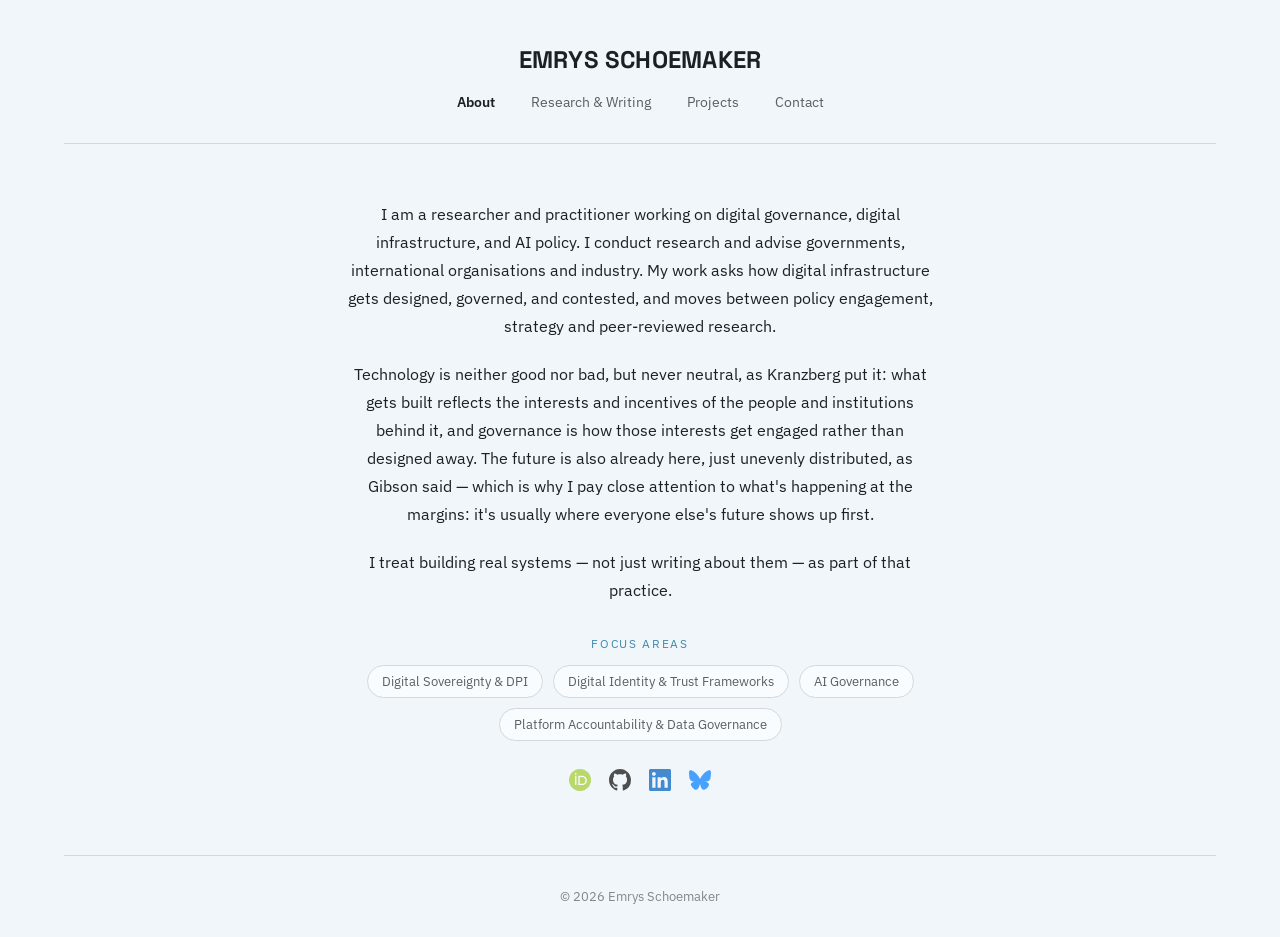
==== about.html @ f013cf98 "Split Home into a landing page and a new About page index.html is now a minimal landing/cover: portr" ====
<!doctype html>
<html lang="en">
<head>
<meta charset="utf-8">
<meta name="viewport" content="width=device-width, initial-scale=1">
<title>About — Emrys Schoemaker</title>
<meta name="description" content="Emrys Schoemaker — researcher and practitioner working on digital governance, digital identity, and AI policy for the Global Majority.">
<link rel="preconnect" href="https://fonts.googleapis.com">
<link rel="stylesheet" href="https://fonts.googleapis.com/css2?family=Space+Grotesk:wght@500;600;700&family=IBM+Plex+Sans:wght@400;500;600&family=IBM+Plex+Mono:wght@400;500&display=swap">
<link rel="stylesheet" href="assets/css/style.css">
</head>
<body>
<div class="page">
  <header class="site-header">
    <div class="wordmark"><a href="index.html">EMRYS SCHOEMAKER</a></div>
    <nav class="site-nav">
      <a href="about.html" aria-current="page">About</a>
      <a href="research.html">Research &amp; Writing</a>
      <a href="projects.html">Projects</a>
      <a href="contact.html">Contact</a>
    </nav>
  </header>

  <main>
    <div class="bio" style="padding-top:56px;">
      <div class="bio-text">
        <p>
          I am a researcher and practitioner working on digital governance, digital infrastructure,
          and AI policy. I conduct research and advise governments, international organisations and
          industry. My work asks how digital infrastructure gets designed, governed, and contested,
          and moves between policy engagement, strategy and peer-reviewed research.
        </p>
        <p>
          Technology is neither good nor bad, but never neutral, as Kranzberg put it: what gets
          built reflects the interests and incentives of the people and institutions behind it, and
          governance is how those interests get engaged rather than designed away. The future is
          also already here, just unevenly distributed, as Gibson said &mdash; which is why I pay
          close attention to what's happening at the margins: it's usually where everyone else's
          future shows up first.
        </p>
        <p>
          I treat building real systems &mdash; not just writing about them &mdash; as part of
          that practice.
        </p>
      </div>

      <div class="focus-areas">
        <div class="eyebrow">Focus areas</div>
        <div class="tag-row">
          <div class="tag">Digital Sovereignty &amp; DPI</div>
          <div class="tag">Digital Identity &amp; Trust Frameworks</div>
          <div class="tag">AI Governance</div>
          <div class="tag">Platform Accountability &amp; Data Governance</div>
        </div>
      </div>

      <div class="social-links">
        <a href="https://orcid.org/0000-0001-6457-9435" aria-label="ORCID"><img src="assets/img/icons/orcid.svg" alt="ORCID" width="22" height="22"></a>
        <a href="https://github.com/Emrys-S" aria-label="GitHub"><img src="assets/img/icons/github.svg" alt="GitHub" width="22" height="22"></a>
        <a href="https://www.linkedin.com/in/emrysschoemaker/" aria-label="LinkedIn"><img src="assets/img/icons/linkedin.svg" alt="LinkedIn" width="22" height="22"></a>
        <a href="https://bsky.app/profile/emrys.eurosky.social" aria-label="Bluesky"><img src="assets/img/icons/bluesky.svg" alt="Bluesky" width="22" height="22"></a>
      </div>
    </div>
  </main>

  <footer class="site-footer">
    &copy; <span id="year"></span> Emrys Schoemaker
  </footer>
</div>
<script src="assets/js/main.js"></script>
</body>
</html>
---- assets/css/style.css ----
/* Emrys Schoemaker — personal site
   Design tokens carried over from the approved mockup (Claude Design canvas). */

:root {
  --bg: oklch(0.97 0.008 240);
  --bg-card: oklch(0.99 0.004 240);
  --bg-feature: oklch(0.945 0.012 235);
  --fg: oklch(0.24 0.012 240);
  --fg-muted: oklch(0.48 0.014 240);
  --fg-faint: oklch(0.62 0.012 240);
  --border: oklch(0.88 0.01 240);
  --border-feature: oklch(0.78 0.03 230);
  --accent: oklch(0.60 0.09 230);
  --photo-bg: oklch(0.90 0.015 240);
}

* {
  box-sizing: border-box;
}

html {
  color-scheme: light;
}

body {
  margin: 0;
  background: var(--bg);
  color: var(--fg);
  font-family: 'IBM Plex Sans', system-ui, sans-serif;
  -webkit-font-smoothing: antialiased;
}

a {
  color: var(--accent);
  text-decoration: none;
}

a:hover {
  color: var(--fg);
}

img {
  max-width: 100%;
}

.wordmark {
  font-family: 'Space Grotesk', sans-serif;
  font-weight: 700;
  letter-spacing: 0.01em;
}

.eyebrow {
  font-size: 12px;
  letter-spacing: 0.14em;
  text-transform: uppercase;
  color: var(--accent);
}

.mono {
  font-family: 'IBM Plex Mono', monospace;
}

/* ---------- Layout shell ---------- */

.page {
  max-width: 1152px;
  margin: 0 auto;
  display: flex;
  flex-direction: column;
  min-height: 100vh;
}

/* ---------- Header / nav ---------- */

.site-header {
  display: flex;
  flex-direction: column;
  align-items: center;
  gap: 18px;
  padding: 44px 24px 32px;
  border-bottom: 1px solid var(--border);
}

.site-header .wordmark {
  font-size: 24px;
  text-align: center;
}

.site-header .wordmark a {
  color: var(--fg);
}

.site-header .wordmark a:hover {
  color: var(--accent);
}

.site-nav {
  display: flex;
  flex-wrap: wrap;
  justify-content: center;
  gap: clamp(16px, 4vw, 36px);
}

.site-nav a {
  font-size: 14px;
  color: var(--fg-muted);
}

.site-nav a[aria-current="page"] {
  color: var(--fg);
  font-weight: 600;
}

main {
  flex: 1;
}

/* ---------- Footer ---------- */

.site-footer {
  padding: 32px 24px;
  border-top: 1px solid var(--border);
  text-align: center;
  font-size: 13px;
  color: var(--fg-faint);
}

/* ---------- Home ---------- */

.portrait {
  margin: 40px auto 0;
  width: min(420px, 70vw);
  height: min(420px, 70vw);
  background: var(--photo-bg);
  border-radius: 4px;
  overflow: hidden;
  display: flex;
  align-items: center;
  justify-content: center;
}

.portrait img {
  width: 100%;
  height: 100%;
  object-fit: contain;
}

.bio {
  padding: 48px 24px 64px;
  display: flex;
  flex-direction: column;
  align-items: center;
  gap: 24px;
  max-width: 640px;
  margin: 0 auto;
  text-align: center;
}

.bio p {
  margin: 0;
  font-size: 16px;
  line-height: 1.75;
}

.bio-text {
  display: flex;
  flex-direction: column;
  gap: 20px;
}

.focus-areas {
  display: flex;
  flex-direction: column;
  align-items: center;
  gap: 14px;
  margin-top: 8px;
}

.tag-row {
  display: flex;
  flex-wrap: wrap;
  justify-content: center;
  gap: 10px;
}

.tag {
  font-size: 13px;
  padding: 7px 14px;
  border: 1px solid var(--border);
  border-radius: 20px;
  color: var(--fg-muted);
  background: var(--bg-card);
}

/* ---------- Research & Writing ---------- */

.section-pad {
  padding: 56px 24px;
  display: flex;
  flex-direction: column;
  gap: 40px;
}

.track-label {
  font-size: 13px;
  letter-spacing: 0.06em;
  text-transform: uppercase;
  color: var(--fg-muted);
  border-bottom: 1px solid var(--border);
  padding-bottom: 14px;
  margin-bottom: 24px;
  display: flex;
  align-items: baseline;
  justify-content: space-between;
  gap: 12px;
  flex-wrap: wrap;
}

.track-label .orcid-link {
  font-size: 12px;
  font-weight: 400;
  text-transform: none;
  letter-spacing: normal;
}

.tracks {
  display: grid;
  grid-template-columns: repeat(2, minmax(0, 1fr));
  gap: 64px;
}

.entry-list {
  display: flex;
  flex-direction: column;
  gap: 28px;
}

.entry-title {
  font-size: 16px;
  font-weight: 600;
  margin-bottom: 4px;
}

.entry-meta {
  font-size: 12px;
  color: var(--fg-faint);
  margin-bottom: 8px;
}

.entry-desc {
  font-size: 14px;
  color: var(--fg-muted);
  line-height: 1.65;
  margin-bottom: 8px;
}

.entry-link {
  font-size: 13px;
}

.citation {
  font-size: 15px;
  line-height: 1.65;
  margin-bottom: 8px;
}

/* ---------- Projects ---------- */

.engagement-grid {
  display: grid;
  grid-template-columns: repeat(3, minmax(0, 1fr));
  gap: 20px;
}

.engagement-card {
  border: 1px solid var(--border);
  background: var(--bg-card);
  border-radius: 6px;
  padding: 22px;
  display: flex;
  flex-direction: column;
  gap: 8px;
}

.engagement-card h3 {
  font-size: 15px;
  font-weight: 600;
  margin: 0;
}

.engagement-card p {
  font-size: 13px;
  color: var(--fg-muted);
  line-height: 1.6;
  margin: 0;
}

.building-panel {
  background: var(--bg-feature);
  border: 1px solid var(--border-feature);
  border-radius: 6px;
  padding: 36px clamp(20px, 5vw, 40px);
  display: flex;
  flex-direction: column;
  gap: 24px;
}

.building-header {
  display: flex;
  flex-wrap: wrap;
  justify-content: space-between;
  align-items: flex-start;
  gap: 24px;
}

.building-header .copy {
  display: flex;
  flex-direction: column;
  gap: 10px;
  max-width: 520px;
}

.building-header h3 {
  font-size: 20px;
  font-weight: 600;
  margin: 0;
}

.building-header p {
  font-size: 14px;
  color: var(--fg-muted);
  line-height: 1.65;
  margin: 0;
}

.repo-link {
  font-size: 13px;
  border: 1px solid var(--border-feature);
  border-radius: 4px;
  padding: 8px 14px;
  white-space: nowrap;
  background: var(--bg-card);
}

.pipeline {
  display: flex;
  flex-wrap: wrap;
  align-items: center;
  gap: 14px;
  padding-top: 8px;
  border-top: 1px solid var(--border-feature);
}

.pipeline-step {
  font-size: 12px;
  border: 1px solid var(--border);
  border-radius: 4px;
  padding: 10px 16px;
  color: var(--fg-muted);
  background: var(--bg-card);
  line-height: 1.5;
}

.pipeline-step.current {
  border-color: var(--accent);
  color: var(--fg);
}

.pipeline-step .label {
  display: block;
}

.pipeline-step .sub {
  color: var(--fg-faint);
  font-size: 11px;
}

.pipeline-arrow {
  color: var(--fg-faint);
}

/* ---------- Contact ---------- */

.contact-wrap {
  flex: 1;
  padding: 64px 24px;
  display: flex;
  justify-content: center;
}

.contact-card {
  display: flex;
  flex-direction: column;
  gap: 20px;
  max-width: 560px;
  padding-top: 40px;
}

.contact-card h1 {
  font-size: 28px;
  font-weight: 600;
  margin: 0;
}

.contact-card > p {
  margin: 0;
  font-size: 15px;
  color: var(--fg-muted);
  line-height: 1.7;
}

.contact-list {
  margin: 0;
  padding-left: 20px;
  display: flex;
  flex-direction: column;
  gap: 8px;
  font-size: 15px;
  color: var(--fg-muted);
  line-height: 1.6;
}

.contact-email {
  font-size: 19px;
  font-weight: 600;
  margin-top: 12px;
}

.social-links {
  display: flex;
  align-items: center;
  gap: 18px;
  margin-top: 4px;
}

.social-links a {
  display: flex;
  opacity: 0.75;
  transition: opacity 0.15s ease;
}

.social-links a:hover {
  opacity: 1;
}

.social-links img {
  width: 22px;
  height: 22px;
  display: block;
}

/* ---------- Responsive ---------- */

@media (max-width: 800px) {
  .tracks {
    grid-template-columns: 1fr;
    gap: 40px;
  }

  .engagement-grid {
    grid-template-columns: repeat(2, minmax(0, 1fr));
  }
}

@media (max-width: 560px) {
  .engagement-grid {
    grid-template-columns: 1fr;
  }

  .pipeline {
    flex-direction: column;
    align-items: stretch;
  }

  .pipeline-arrow {
    transform: rotate(90deg);
    align-self: center;
  }

  .building-header {
    flex-direction: column;
  }

  .repo-link {
    white-space: normal;
  }
}
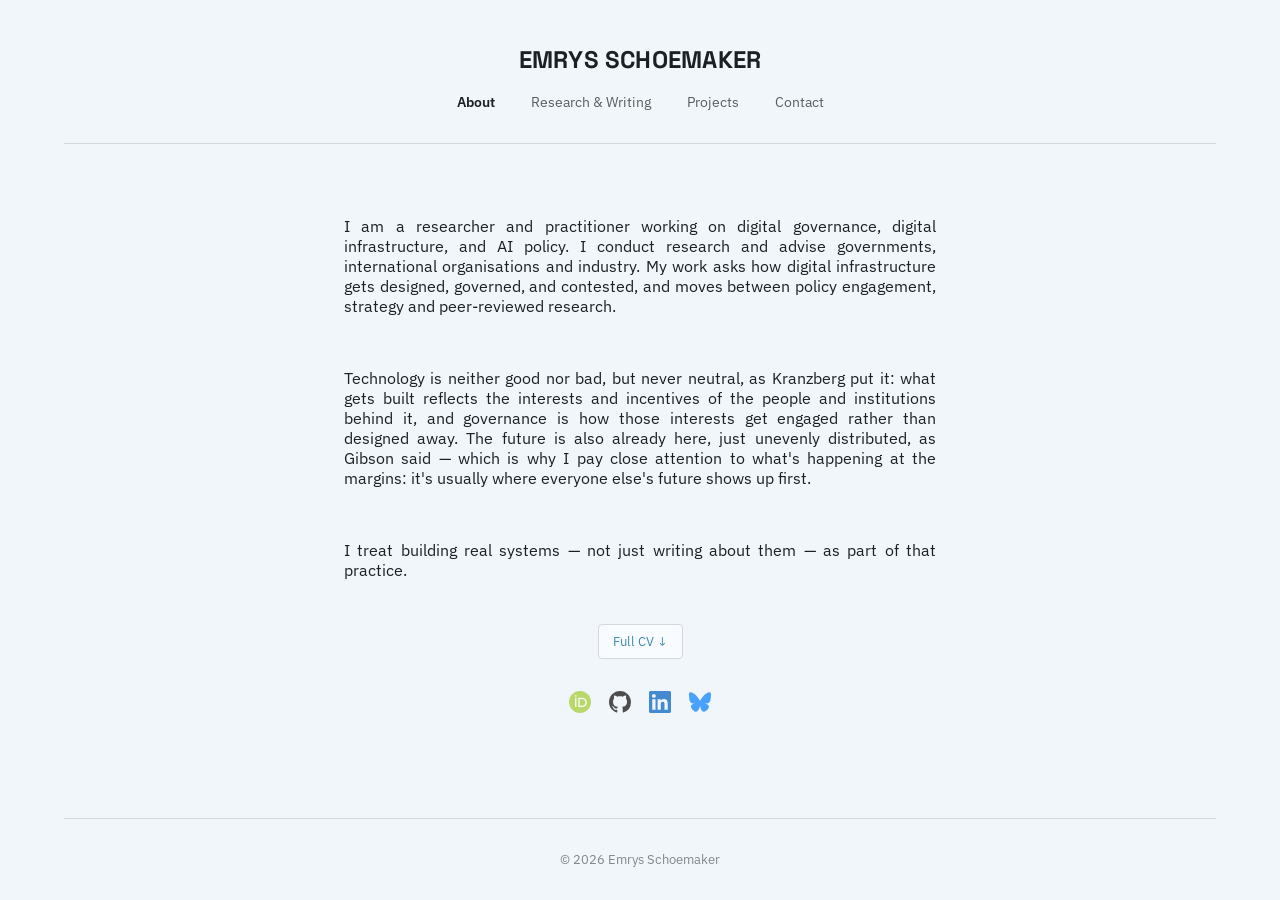
==== commit a1f1d2f7: "Apply friend-feedback revisions: de-dupe Home/About, fix centred body text, reframe Projects - Home " ====
--- a/about.html
+++ b/about.html
@@ -5,6 +5,20 @@
 <meta name="viewport" content="width=device-width, initial-scale=1">
 <title>About — Emrys Schoemaker</title>
 <meta name="description" content="Emrys Schoemaker — researcher and practitioner working on digital governance, digital identity, and AI policy for the Global Majority.">
+<link rel="canonical" href="https://emrysschoemaker.com/about.html">
+<link rel="icon" type="image/svg+xml" href="assets/img/favicon.svg">
+
+<meta property="og:type" content="profile">
+<meta property="og:site_name" content="Emrys Schoemaker">
+<meta property="og:title" content="About — Emrys Schoemaker">
+<meta property="og:description" content="Researcher and practitioner working on digital governance, digital identity, and AI policy for the Global Majority.">
+<meta property="og:url" content="https://emrysschoemaker.com/about.html">
+<meta property="og:image" content="https://emrysschoemaker.com/assets/img/portrait.jpg">
+<meta name="twitter:card" content="summary">
+<meta name="twitter:title" content="About — Emrys Schoemaker">
+<meta name="twitter:description" content="Researcher and practitioner working on digital governance, digital identity, and AI policy for the Global Majority.">
+<meta name="twitter:image" content="https://emrysschoemaker.com/assets/img/portrait.jpg">
+
 <link rel="preconnect" href="https://fonts.googleapis.com">
 <link rel="stylesheet" href="https://fonts.googleapis.com/css2?family=Space+Grotesk:wght@500;600;700&family=IBM+Plex+Sans:wght@400;500;600&family=IBM+Plex+Mono:wght@400;500&display=swap">
 <link rel="stylesheet" href="assets/css/style.css">
@@ -22,7 +36,7 @@
   </header>
 
   <main>
-    <div class="bio" style="padding-top:56px;">
+    <div class="about-bio">
       <div class="bio-text">
         <p>
           I am a researcher and practitioner working on digital governance, digital infrastructure,
@@ -44,15 +58,7 @@
         </p>
       </div>
 
-      <div class="focus-areas">
-        <div class="eyebrow">Focus areas</div>
-        <div class="tag-row">
-          <div class="tag">Digital Sovereignty &amp; DPI</div>
-          <div class="tag">Digital Identity &amp; Trust Frameworks</div>
-          <div class="tag">AI Governance</div>
-          <div class="tag">Platform Accountability &amp; Data Governance</div>
-        </div>
-      </div>
+      <a href="assets/cv/emrys-schoemaker-cv.pdf" class="cv-link">Full CV &#8595;</a>
 
       <div class="social-links">
         <a href="https://orcid.org/0000-0001-6457-9435" aria-label="ORCID"><img src="assets/img/icons/orcid.svg" alt="ORCID" width="22" height="22"></a>
@@ -68,5 +74,7 @@
   </footer>
 </div>
 <script src="assets/js/main.js"></script>
+<script data-goatcounter="https://emrys.goatcounter.com/count"
+        async src="//gc.zgo.at/count.js"></script>
 </body>
 </html>
--- a/assets/css/style.css
+++ b/assets/css/style.css
@@ -166,6 +166,9 @@
   display: flex;
   flex-direction: column;
   gap: 20px;
+  text-align: justify;
+  text-align-last: left;
+  hyphens: auto;
 }
 
 .focus-areas {
@@ -189,6 +192,30 @@
   border: 1px solid var(--border);
   border-radius: 20px;
   color: var(--fg-muted);
+  background: var(--bg-card);
+}
+
+/* ---------- About ---------- */
+
+.about-bio {
+  padding: 56px 24px 64px;
+  display: flex;
+  flex-direction: column;
+  align-items: center;
+  gap: 28px;
+  max-width: 640px;
+  margin: 0 auto;
+}
+
+.about-bio .bio-text {
+  align-self: stretch;
+}
+
+.cv-link {
+  font-size: 13px;
+  border: 1px solid var(--border);
+  border-radius: 4px;
+  padding: 8px 14px;
   background: var(--bg-card);
 }
 
@@ -295,6 +322,37 @@
   margin: 0;
 }
 
+.affiliations {
+  display: flex;
+  flex-direction: column;
+  gap: 4px;
+}
+
+.affiliation-item {
+  display: flex;
+  flex-wrap: wrap;
+  align-items: baseline;
+  gap: 10px;
+  font-size: 14px;
+  color: var(--fg-muted);
+  padding: 12px 0;
+  border-bottom: 1px solid var(--border);
+}
+
+.affiliation-item:last-child {
+  border-bottom: none;
+}
+
+.affiliation-item .name {
+  color: var(--fg);
+  font-weight: 600;
+  font-size: 15px;
+}
+
+.affiliation-item .entry-link {
+  margin-left: auto;
+}
+
 .building-panel {
   background: var(--bg-feature);
   border: 1px solid var(--border-feature);
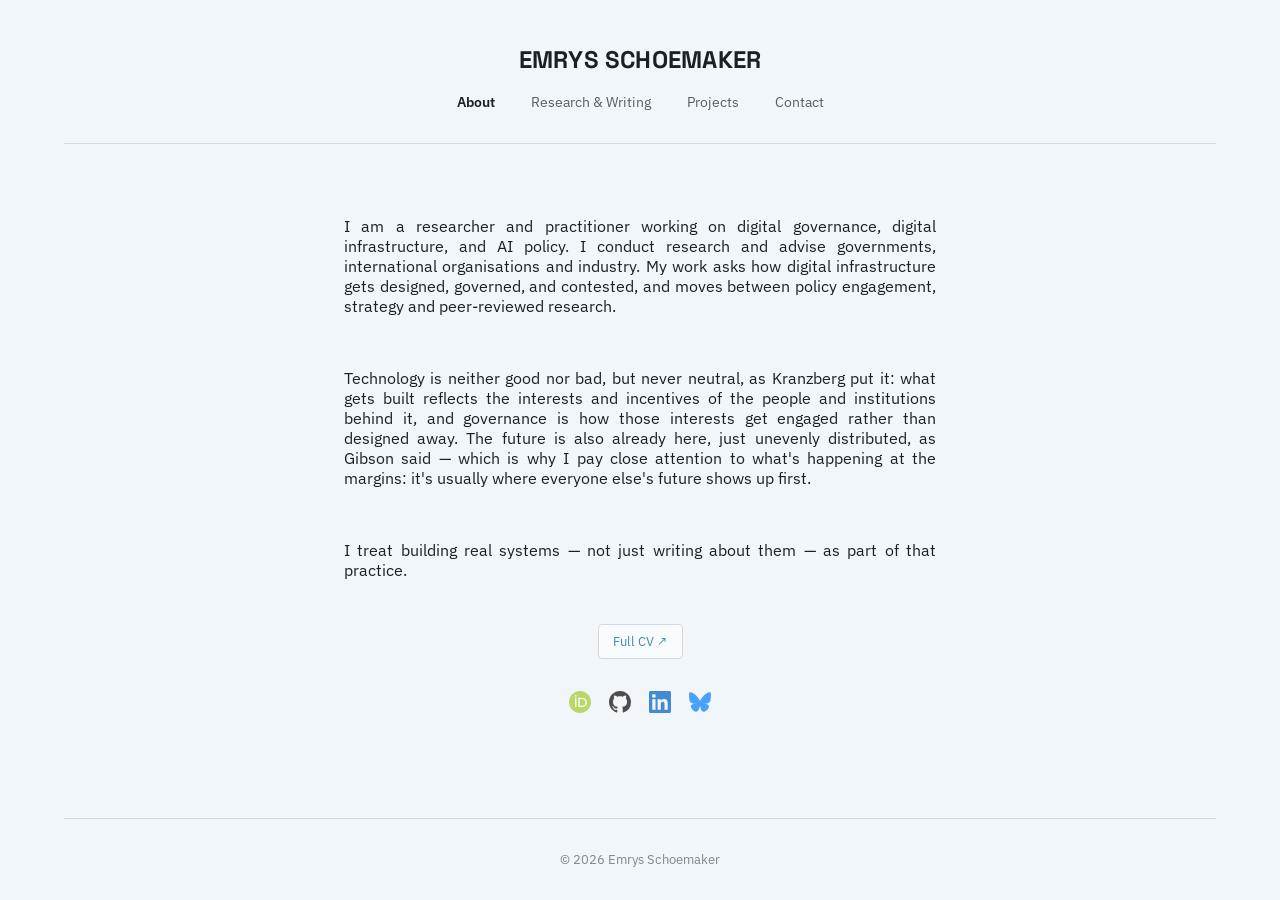
==== commit 3da28b62: "Point CV link to LinkedIn for now Was pointing at a PDF that doesn't exist in the repo. Also swapped" ====
--- a/about.html
+++ b/about.html
@@ -58,7 +58,7 @@
         </p>
       </div>
 
-      <a href="assets/cv/emrys-schoemaker-cv.pdf" class="cv-link">Full CV &#8595;</a>
+      <a href="https://www.linkedin.com/in/emrysschoemaker/" class="cv-link">Full CV &#8599;</a>
 
       <div class="social-links">
         <a href="https://orcid.org/0000-0001-6457-9435" aria-label="ORCID"><img src="assets/img/icons/orcid.svg" alt="ORCID" width="22" height="22"></a>
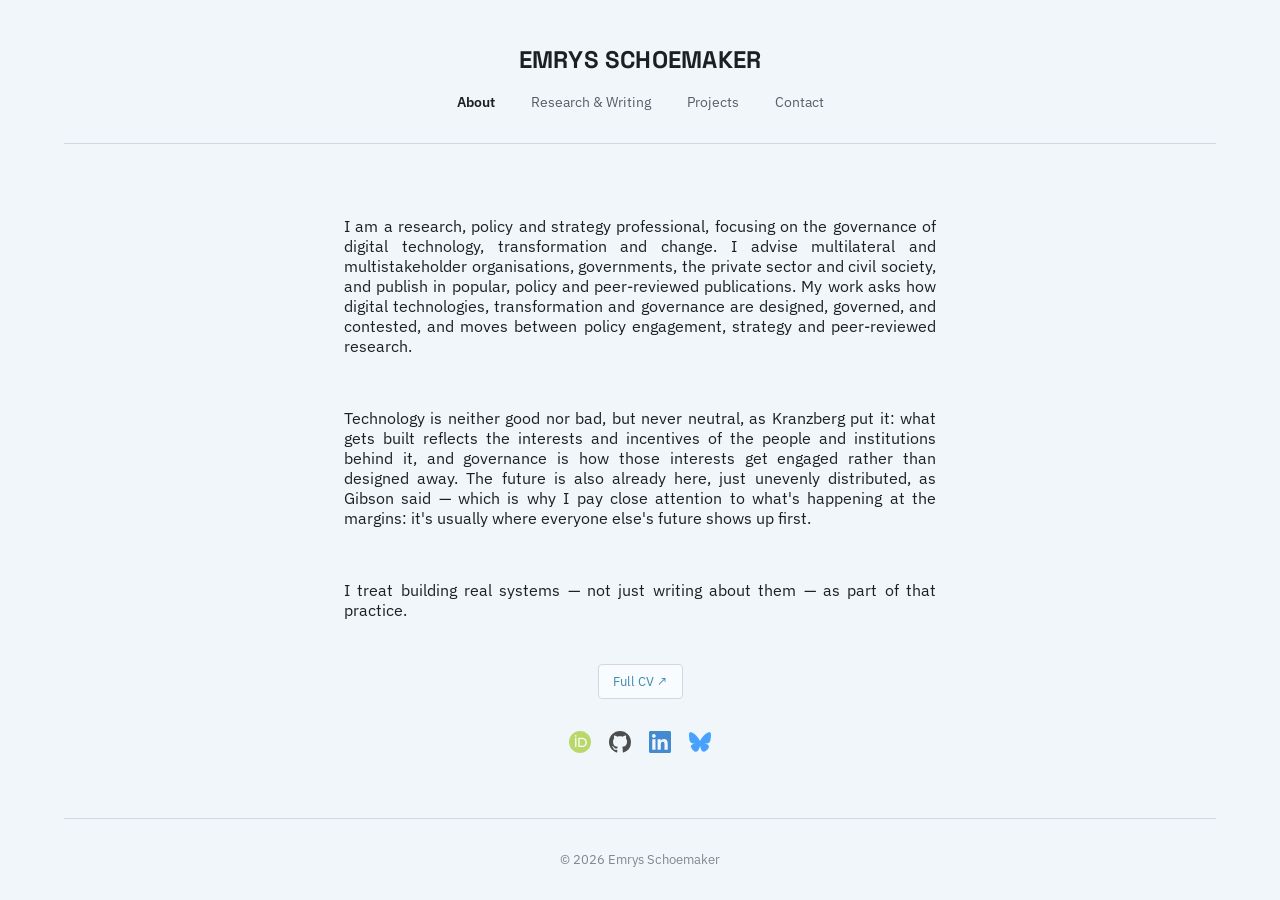
==== commit a919964a: "Move Home bio paragraph into About's first paragraph Home now leads with photo, Focus areas, and lin" ====
--- a/about.html
+++ b/about.html
@@ -39,10 +39,12 @@
     <div class="about-bio">
       <div class="bio-text">
         <p>
-          I am a researcher and practitioner working on digital governance, digital infrastructure,
-          and AI policy. I conduct research and advise governments, international organisations and
-          industry. My work asks how digital infrastructure gets designed, governed, and contested,
-          and moves between policy engagement, strategy and peer-reviewed research.
+          I am a research, policy and strategy professional, focusing on the governance of
+          digital technology, transformation and change. I advise multilateral and
+          multistakeholder organisations, governments, the private sector and civil society,
+          and publish in popular, policy and peer-reviewed publications. My work asks how
+          digital technologies, transformation and governance are designed, governed, and
+          contested, and moves between policy engagement, strategy and peer-reviewed research.
         </p>
         <p>
           Technology is neither good nor bad, but never neutral, as Kranzberg put it: what gets
--- a/assets/css/style.css
+++ b/assets/css/style.css
@@ -156,59 +156,53 @@
   text-align: center;
 }
 
-.bio p {
-  margin: 0;
-  font-size: 16px;
-  line-height: 1.75;
-}
-
 .bio-text {
   display: flex;
   flex-direction: column;
   gap: 20px;
+}
+
+.focus-areas {
+  display: flex;
+  flex-direction: column;
+  align-items: center;
+  gap: 14px;
+  margin-top: 8px;
+}
+
+.tag-row {
+  display: flex;
+  flex-wrap: wrap;
+  justify-content: center;
+  gap: 10px;
+}
+
+.tag {
+  font-size: 13px;
+  padding: 7px 14px;
+  border: 1px solid var(--border);
+  border-radius: 20px;
+  color: var(--fg-muted);
+  background: var(--bg-card);
+}
+
+/* ---------- About ---------- */
+
+.about-bio {
+  padding: 56px 24px 64px;
+  display: flex;
+  flex-direction: column;
+  align-items: center;
+  gap: 28px;
+  max-width: 640px;
+  margin: 0 auto;
+}
+
+.about-bio .bio-text {
+  align-self: stretch;
   text-align: justify;
   text-align-last: left;
   hyphens: auto;
-}
-
-.focus-areas {
-  display: flex;
-  flex-direction: column;
-  align-items: center;
-  gap: 14px;
-  margin-top: 8px;
-}
-
-.tag-row {
-  display: flex;
-  flex-wrap: wrap;
-  justify-content: center;
-  gap: 10px;
-}
-
-.tag {
-  font-size: 13px;
-  padding: 7px 14px;
-  border: 1px solid var(--border);
-  border-radius: 20px;
-  color: var(--fg-muted);
-  background: var(--bg-card);
-}
-
-/* ---------- About ---------- */
-
-.about-bio {
-  padding: 56px 24px 64px;
-  display: flex;
-  flex-direction: column;
-  align-items: center;
-  gap: 28px;
-  max-width: 640px;
-  margin: 0 auto;
-}
-
-.about-bio .bio-text {
-  align-self: stretch;
 }
 
 .cv-link {
@@ -322,121 +316,6 @@
   margin: 0;
 }
 
-.affiliations {
-  display: flex;
-  flex-direction: column;
-  gap: 4px;
-}
-
-.affiliation-item {
-  display: flex;
-  flex-wrap: wrap;
-  align-items: baseline;
-  gap: 10px;
-  font-size: 14px;
-  color: var(--fg-muted);
-  padding: 12px 0;
-  border-bottom: 1px solid var(--border);
-}
-
-.affiliation-item:last-child {
-  border-bottom: none;
-}
-
-.affiliation-item .name {
-  color: var(--fg);
-  font-weight: 600;
-  font-size: 15px;
-}
-
-.affiliation-item .entry-link {
-  margin-left: auto;
-}
-
-.building-panel {
-  background: var(--bg-feature);
-  border: 1px solid var(--border-feature);
-  border-radius: 6px;
-  padding: 36px clamp(20px, 5vw, 40px);
-  display: flex;
-  flex-direction: column;
-  gap: 24px;
-}
-
-.building-header {
-  display: flex;
-  flex-wrap: wrap;
-  justify-content: space-between;
-  align-items: flex-start;
-  gap: 24px;
-}
-
-.building-header .copy {
-  display: flex;
-  flex-direction: column;
-  gap: 10px;
-  max-width: 520px;
-}
-
-.building-header h3 {
-  font-size: 20px;
-  font-weight: 600;
-  margin: 0;
-}
-
-.building-header p {
-  font-size: 14px;
-  color: var(--fg-muted);
-  line-height: 1.65;
-  margin: 0;
-}
-
-.repo-link {
-  font-size: 13px;
-  border: 1px solid var(--border-feature);
-  border-radius: 4px;
-  padding: 8px 14px;
-  white-space: nowrap;
-  background: var(--bg-card);
-}
-
-.pipeline {
-  display: flex;
-  flex-wrap: wrap;
-  align-items: center;
-  gap: 14px;
-  padding-top: 8px;
-  border-top: 1px solid var(--border-feature);
-}
-
-.pipeline-step {
-  font-size: 12px;
-  border: 1px solid var(--border);
-  border-radius: 4px;
-  padding: 10px 16px;
-  color: var(--fg-muted);
-  background: var(--bg-card);
-  line-height: 1.5;
-}
-
-.pipeline-step.current {
-  border-color: var(--accent);
-  color: var(--fg);
-}
-
-.pipeline-step .label {
-  display: block;
-}
-
-.pipeline-step .sub {
-  color: var(--fg-faint);
-  font-size: 11px;
-}
-
-.pipeline-arrow {
-  color: var(--fg-faint);
-}
-
 /* ---------- Contact ---------- */
 
 .contact-wrap {
@@ -524,22 +403,4 @@
   .engagement-grid {
     grid-template-columns: 1fr;
   }
-
-  .pipeline {
-    flex-direction: column;
-    align-items: stretch;
-  }
-
-  .pipeline-arrow {
-    transform: rotate(90deg);
-    align-self: center;
-  }
-
-  .building-header {
-    flex-direction: column;
-  }
-
-  .repo-link {
-    white-space: normal;
-  }
-}
+}
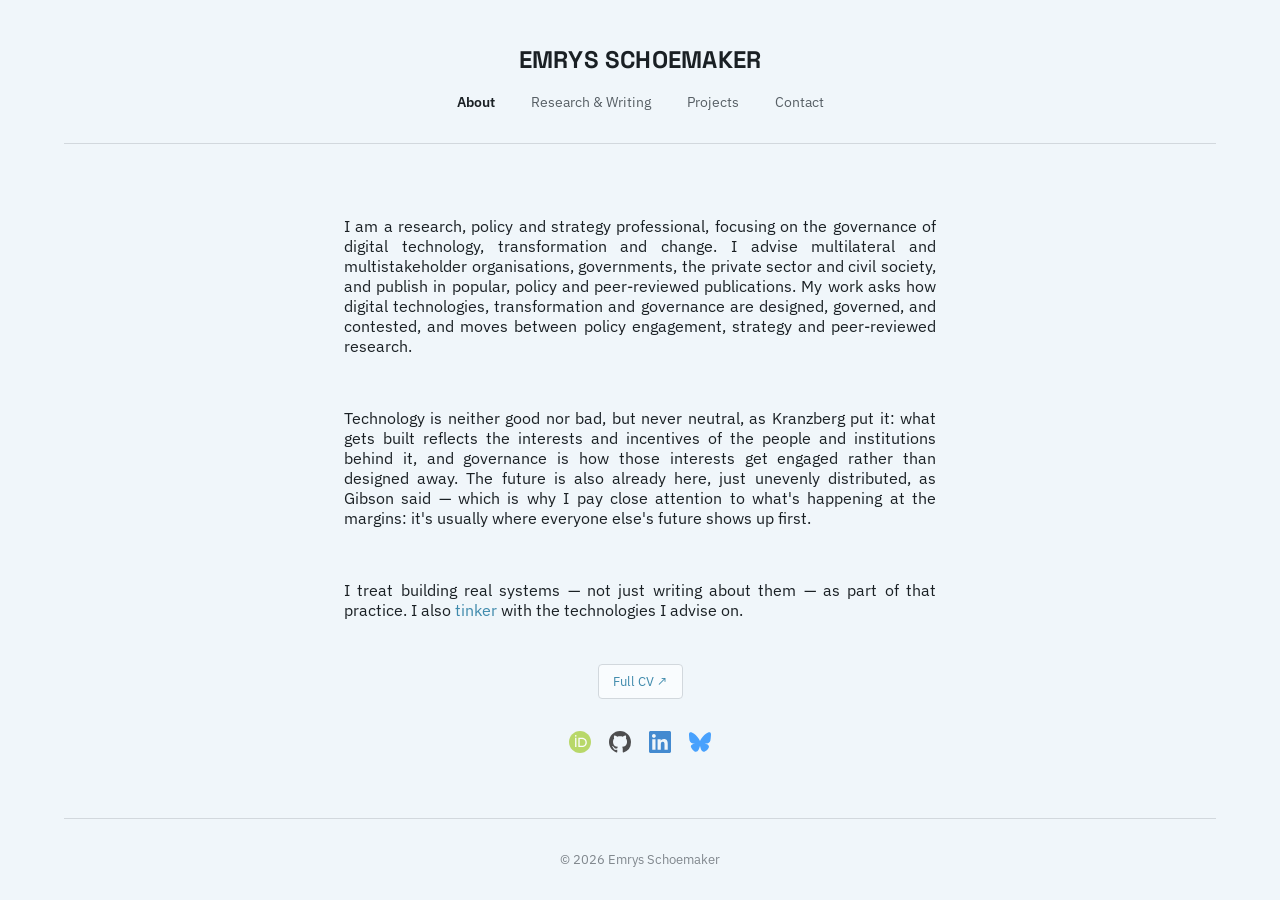
==== commit 2d63a5b9: "Re-add "tinker" link at the end of About's third paragraph Restores the link to Projects' Building s" ====
--- a/about.html
+++ b/about.html
@@ -56,7 +56,8 @@
         </p>
         <p>
           I treat building real systems &mdash; not just writing about them &mdash; as part of
-          that practice.
+          that practice. I also <a href="projects.html#building-heading">tinker</a> with the
+          technologies I advise on.
         </p>
       </div>
 
